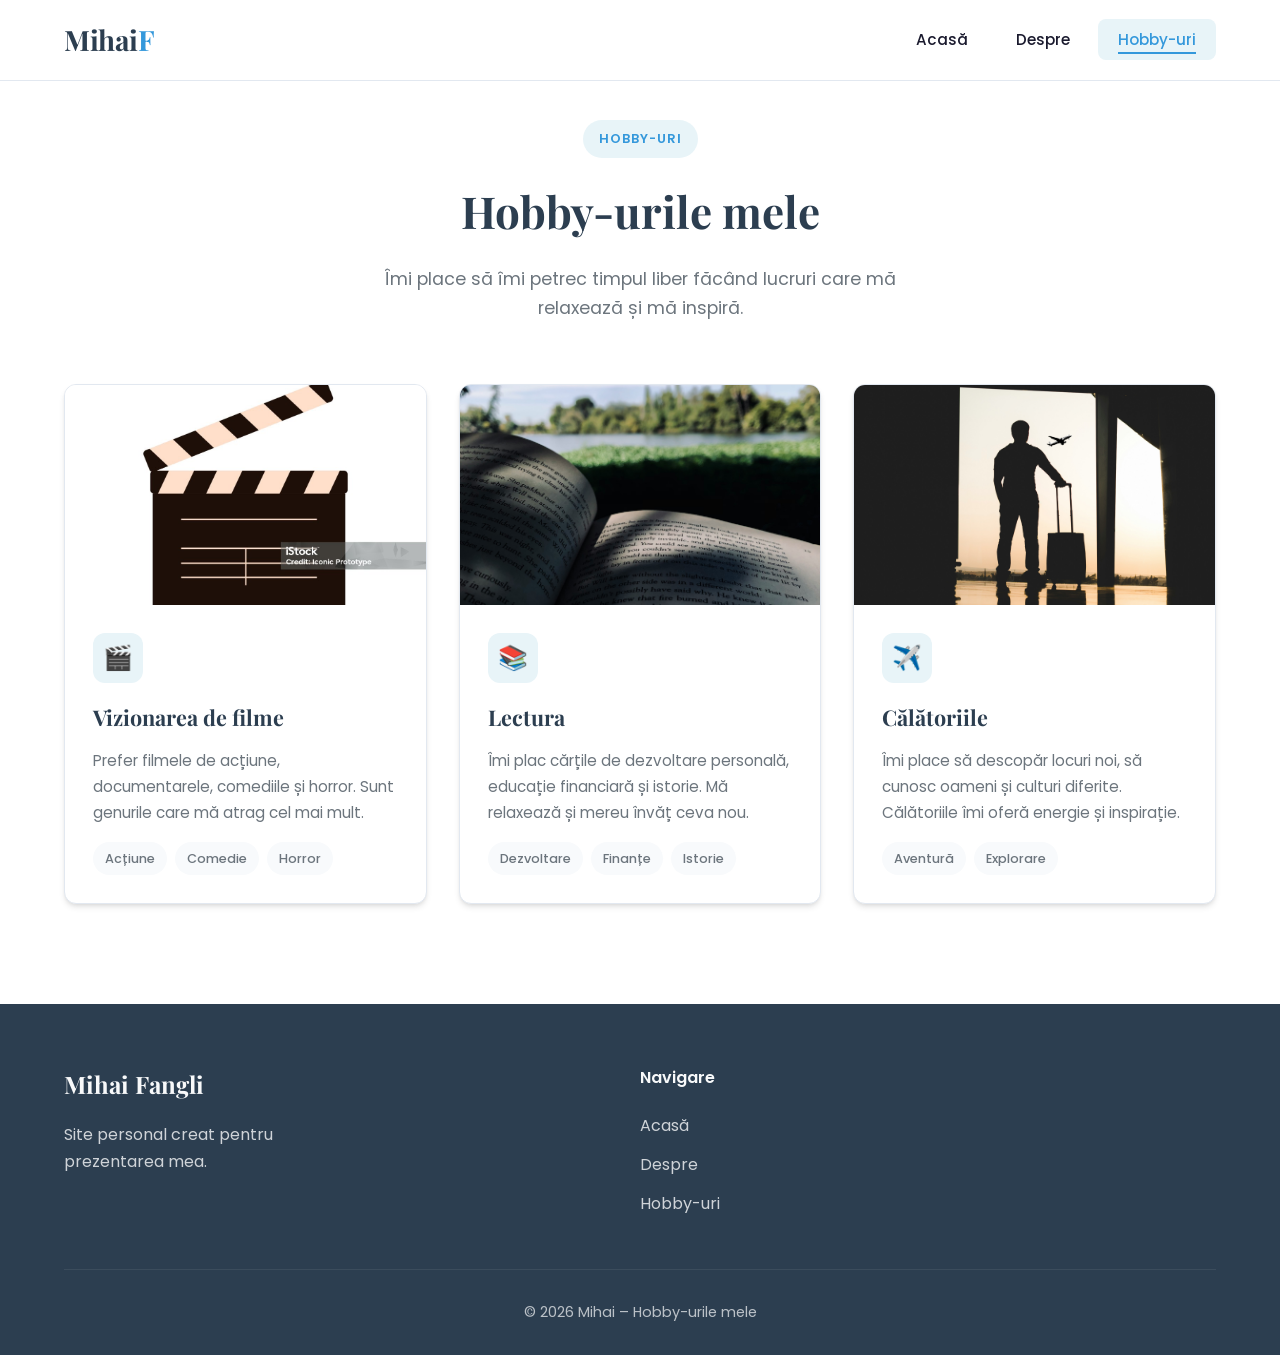
==== hobbies.html @ 62affff7 "Inițializare repository și versiune finală site" ====
<!DOCTYPE html>
<html lang="ro">
<head>
    <meta charset="UTF-8">
    <meta name="viewport" content="width=device-width, initial-scale=1.0">
    <title>Site Personal | Hobby-uri</title>

    <!-- Fonturi Bolt -->
    <link rel="preconnect" href="https://fonts.googleapis.com">
    <link rel="preconnect" href="https://fonts.gstatic.com" crossorigin>
    <link href="https://fonts.googleapis.com/css2?family=Playfair+Display:wght@400;600;700&family=Poppins:wght@300;400;500;600&display=swap" rel="stylesheet">

    <link rel="stylesheet" href="style.css">
</head>

<body>

    <!-- Navigation Bolt -->
    <nav class="navbar">
        <div class="nav-container">
            <a href="index.html" class="logo">Mihai<span>F</span></a>
            <ul class="nav-menu">
                <li><a href="index.html" class="nav-link">Acasă</a></li>
                <li><a href="about.html" class="nav-link">Despre</a></li>
                <li><a href="hobbies.html" class="nav-link active">Hobby-uri</a></li>
            </ul>
            <button class="hamburger" aria-label="Meniu">
                <span></span>
                <span></span>
                <span></span>
            </button>
        </div>
    </nav>

    <!-- Hobbies Section -->
    <section class="section" style="padding-top: 120px;">
        <div class="container">

            <div class="section-header">
                <span class="section-label">Hobby-uri</span>
                <h2 class="section-title">Hobby-urile mele</h2>
                <p class="section-description">
                    Îmi place să îmi petrec timpul liber făcând lucruri care mă relaxează și mă inspiră.
                </p>
            </div>

            <div class="hobbies-grid">

                <!-- Hobby 1: Filme -->
                <div class="hobby-card">
                    <div class="hobby-image">
                        <img src="img/hobby1.jpg" alt="Filme">
                    </div>
                    <div class="hobby-content">
                        <div class="hobby-icon">🎬</div>
                        <h3 class="hobby-title">Vizionarea de filme</h3>
                        <p class="hobby-description">
                            Prefer filmele de acțiune, documentarele, comediile și horror. Sunt genurile care mă atrag cel mai mult.
                        </p>
                        <div class="hobby-tags">
                            <span class="hobby-tag">Acțiune</span>
                            <span class="hobby-tag">Comedie</span>
                            <span class="hobby-tag">Horror</span>
                        </div>
                    </div>
                </div>

                <!-- Hobby 2: Lectură -->
                <div class="hobby-card">
                    <div class="hobby-image">
                        <img src="img/hobby2.jpg" alt="Lectură">
                    </div>
                    <div class="hobby-content">
                        <div class="hobby-icon">📚</div>
                        <h3 class="hobby-title">Lectura</h3>
                        <p class="hobby-description">
                            Îmi plac cărțile de dezvoltare personală, educație financiară și istorie. Mă relaxează și mereu învăț ceva nou.
                        </p>
                        <div class="hobby-tags">
                            <span class="hobby-tag">Dezvoltare</span>
                            <span class="hobby-tag">Finanțe</span>
                            <span class="hobby-tag">Istorie</span>
                        </div>
                    </div>
                </div>

                <!-- Hobby 3: Călătorii -->
                <div class="hobby-card">
                    <div class="hobby-image">
                        <img src="img/hobby3.jpg" alt="Călătorii">
                    </div>
                    <div class="hobby-content">
                        <div class="hobby-icon">✈️</div>
                        <h3 class="hobby-title">Călătoriile</h3>
                        <p class="hobby-description">
                            Îmi place să descopăr locuri noi, să cunosc oameni și culturi diferite. Călătoriile îmi oferă energie și inspirație.
                        </p>
                        <div class="hobby-tags">
                            <span class="hobby-tag">Aventură</span>
                            <span class="hobby-tag">Explorare</span>
                        </div>
                    </div>
                </div>

            </div>
        </div>
    </section>

    <!-- Footer Bolt -->
    <footer class="footer">
        <div class="container">
            <div class="footer-content">
                <div class="footer-brand">
                    <h3>Mihai Fangli</h3>
                    <p>Site personal creat pentru prezentarea mea.</p>
                </div>

                <div class="footer-nav">
                    <h4 class="footer-title">Navigare</h4>
                    <ul class="footer-links">
                        <li><a href="index.html">Acasă</a></li>
                        <li><a href="about.html">Despre</a></li>
                        <li><a href="hobbies.html">Hobby-uri</a></li>
                    </ul>
                </div>
            </div>

            <div class="footer-bottom">
                <p>&copy; 2026 Mihai – Hobby-urile mele</p>
            </div>
        </div>
    </footer>

    <script src="script.js"></script>
</body>
</html>
---- style.css ----
/* ===== CSS Variables & Reset ===== */
:root {
  --primary: #2c3e50;
  --primary-light: #3d5a73;
  --secondary: #e8f4f8;
  --accent: #3498db;
  --accent-hover: #2980b9;
  --text-dark: #1a1a2e;
  --text-light: #f8f9fa;
  --text-muted: #6c757d;
  --bg-light: #ffffff;
  --bg-section: #f8fafc;
  --border: #e2e8f0;
  --shadow: 0 4px 6px -1px rgba(0, 0, 0, 0.1), 0 2px 4px -2px rgba(0, 0, 0, 0.1);
  --shadow-lg: 0 10px 15px -3px rgba(0, 0, 0, 0.1), 0 4px 6px -4px rgba(0, 0, 0, 0.1);
  --radius: 12px;
  --radius-sm: 8px;
  --transition: 0.3s ease;

  --font-heading: 'Playfair Display', Georgia, serif;
  --font-body: 'Poppins', -apple-system, BlinkMacSystemFont, sans-serif;
}

*, *::before, *::after {
  box-sizing: border-box;
  margin: 0;
  padding: 0;
}

html {
  scroll-behavior: smooth;
}

body {
  font-family: var(--font-body);
  font-weight: 400;
  line-height: 1.7;
  color: var(--text-dark);
  background-color: var(--bg-light);
  min-height: 100vh;
}

img {
  max-width: 100%;
  height: auto;
  display: block;
}

a {
  text-decoration: none;
  color: inherit;
}

ul {
  list-style: none;
}

/* ===== Layout ===== */
.container {
  width: 100%;
  max-width: 1200px;
  margin: 0 auto;
  padding: 0 24px;
}

/* ===== Navigation ===== */
.navbar {
  position: fixed;
  top: 0;
  left: 0;
  right: 0;
  background: rgba(255, 255, 255, 0.95);
  backdrop-filter: blur(10px);
  border-bottom: 1px solid var(--border);
  z-index: 1000;
  transition: var(--transition);
}

.navbar.scrolled {
  box-shadow: var(--shadow);
}

.nav-container {
  display: flex;
  justify-content: space-between;
  align-items: center;
  padding: 16px 24px;
  max-width: 1200px;
  margin: 0 auto;
}

.logo {
  font-family: var(--font-heading);
  font-size: 1.75rem;
  font-weight: 700;
  color: var(--primary);
  letter-spacing: -0.5px;
}

.logo span {
  color: var(--accent);
}

.nav-menu {
  display: flex;
  gap: 8px;
}

.nav-link {
  padding: 10px 20px;
  font-weight: 500;
  font-size: 0.95rem;
  color: var(--text-dark);
  border-radius: var(--radius-sm);
  transition: var(--transition);
  position: relative;
}

.nav-link::after {
  content: '';
  position: absolute;
  bottom: 6px;
  left: 20px;
  right: 20px;
  height: 2px;
  background: var(--accent);
  transform: scaleX(0);
  transition: transform 0.3s ease;
}

.nav-link:hover {
  color: var(--accent);
}

.nav-link:hover::after,
.nav-link.active::after {
  transform: scaleX(1);
}

.nav-link.active {
  color: var(--accent);
  background: var(--secondary);
}

.hamburger {
  display: none;
  flex-direction: column;
  gap: 5px;
  padding: 8px;
  background: none;
  border: none;
  cursor: pointer;
}

.hamburger span {
  display: block;
  width: 24px;
  height: 2px;
  background: var(--primary);
  border-radius: 2px;
  transition: var(--transition);
}

/* ===== Hero Section ===== */
.hero {
  min-height: 100vh;
  display: flex;
  align-items: center;
  position: relative;
  overflow: hidden;
  padding-top: 80px;
}

.hero-bg {
  position: absolute;
  inset: 0;
  background: linear-gradient(135deg, var(--primary) 0%, var(--accent) 100%);
  z-index: -2;
}

.hero-pattern {
  position: absolute;
  inset: 0;
  background-image:
    radial-gradient(circle at 20% 50%, rgba(255,255,255,0.1) 0%, transparent 50%),
    radial-gradient(circle at 80% 20%, rgba(255,255,255,0.08) 0%, transparent 40%);
  z-index: -1;
}

.hero-content {
  display: grid;
  grid-template-columns: 1fr 1fr;
  gap: 60px;
  align-items: center;
}

.hero-text {
  color: var(--text-light);
}

.hero-subtitle {
  display: inline-block;
  padding: 8px 16px;
  background: rgba(255, 255, 255, 0.15);
  border-radius: 100px;
  font-size: 0.875rem;
  font-weight: 500;
  letter-spacing: 1px;
  text-transform: uppercase;
  margin-bottom: 24px;
}

.hero-title {
  font-family: var(--font-heading);
  font-size: 3.5rem;
  font-weight: 700;
  line-height: 1.1;
  margin-bottom: 24px;
  color: var(--text-light);
}

.hero-description {
  font-size: 1.125rem;
  line-height: 1.8;
  opacity: 0.9;
  margin-bottom: 32px;
  max-width: 500px;
}

.hero-buttons {
  display: flex;
  gap: 16px;
  flex-wrap: wrap;
}

.btn {
  display: inline-flex;
  align-items: center;
  gap: 8px;
  padding: 14px 28px;
  font-family: var(--font-body);
  font-size: 0.95rem;
  font-weight: 500;
  border-radius: var(--radius);
  cursor: pointer;
  transition: var(--transition);
  border: none;
}

.btn-primary {
  background: var(--text-light);
  color: var(--primary);
}

.btn-primary:hover {
  background: var(--secondary);
  transform: translateY(-2px);
  box-shadow: var(--shadow-lg);
}

.btn-outline {
  background: transparent;
  color: var(--text-light);
  border: 2px solid rgba(255, 255, 255, 0.4);
}

.btn-outline:hover {
  background: rgba(255, 255, 255, 0.1);
  border-color: rgba(255, 255, 255, 0.6);
}

.hero-image {
  display: flex;
  justify-content: center;
  align-items: center;
}

.hero-img-container {
  position: relative;
  width: 400px;
  height: 400px;
  border-radius: 50%;
  overflow: hidden;
  border: 6px solid rgba(255, 255, 255, 0.2);
  box-shadow: 0 20px 40px rgba(0, 0, 0, 0.3);
}

.hero-img-container img {
  width: 100%;
  height: 100%;
  object-fit: cover;
}

/* ===== Stats Section ===== */
.stats {
  background: var(--bg-section);
  padding: 80px 0;
}

.stats-grid {
  display: grid;
  grid-template-columns: repeat(4, 1fr);
  gap: 32px;
  text-align: center;
}

.stat-item {
  padding: 32px;
}

.stat-number {
  font-family: var(--font-heading);
  font-size: 3rem;
  font-weight: 700;
  color: var(--accent);
  margin-bottom: 8px;
}

.stat-label {
  font-size: 0.95rem;
  color: var(--text-muted);
  font-weight: 500;
}

/* ===== Section Styles ===== */
.section {
  padding: 100px 0;
}

.section-header {
  text-align: center;
  margin-bottom: 60px;
}

.section-label {
  display: inline-block;
  padding: 8px 16px;
  background: var(--secondary);
  color: var(--accent);
  border-radius: 100px;
  font-size: 0.8rem;
  font-weight: 600;
  letter-spacing: 1px;
  text-transform: uppercase;
  margin-bottom: 16px;
}

.section-title {
  font-family: var(--font-heading);
  font-size: 2.75rem;
  font-weight: 700;
  color: var(--primary);
  margin-bottom: 16px;
}

.section-description {
  font-size: 1.1rem;
  color: var(--text-muted);
  max-width: 600px;
  margin: 0 auto;
}

/* ===== About Page ===== */
.about-content {
  display: grid;
  grid-template-columns: 1fr 1.2fr;
  gap: 60px;
  align-items: start;
}

.about-image {
  position: relative;
}

.about-img-wrapper {
  position: relative;
  border-radius: var(--radius);
  overflow: hidden;
  box-shadow: var(--shadow-lg);
}

.about-img-wrapper img {
  width: 100%;
  transition: transform 0.5s ease;
}

.about-img-wrapper:hover img {
  transform: scale(1.05);
}

.about-decoration {
  position: absolute;
  width: 200px;
  height: 200px;
  background: var(--accent);
  opacity: 0.1;
  border-radius: var(--radius);
  top: -30px;
  left: -30px;
  z-index: -1;
}

.about-text h3 {
  font-family: var(--font-heading);
  font-size: 1.75rem;
  color: var(--primary);
  margin-bottom: 20px;
}

.about-text p {
  color: var(--text-muted);
  margin-bottom: 24px;
  line-height: 1.9;
}

.skills-list {
  display: grid;
  grid-template-columns: repeat(2, 1fr);
  gap: 16px;
  margin-top: 32px;
}

.skill-item {
  display: flex;
  align-items: center;
  gap: 12px;
  padding: 16px;
  background: var(--bg-section);
  border-radius: var(--radius-sm);
  transition: var(--transition);
}

.skill-item:hover {
  background: var(--secondary);
  transform: translateX(4px);
}

.skill-icon {
  width: 40px;
  height: 40px;
  display: flex;
  align-items: center;
  justify-content: center;
  background: var(--accent);
  color: white;
  border-radius: 10px;
  font-size: 1.25rem;
}

.skill-name {
  font-weight: 500;
  color: var(--primary);
}

/* ===== Timeline ===== */
.timeline {
  position: relative;
  max-width: 800px;
  margin: 60px auto 0;
}

.timeline::before {
  content: '';
  position: absolute;
  left: 50%;
  transform: translateX(-50%);
  top: 0;
  bottom: 0;
  width: 2px;
  background: var(--border);
}

.timeline-item {
  position: relative;
  padding: 20px 0;
}

.timeline-item:nth-child(odd) {
  padding-right: calc(50% + 40px);
  text-align: right;
}

.timeline-item:nth-child(even) {
  padding-left: calc(50% + 40px);
}

.timeline-dot {
  position: absolute;
  left: 50%;
  transform: translateX(-50%);
  width: 16px;
  height: 16px;
  background: var(--accent);
  border-radius: 50%;
  border: 4px solid var(--bg-light);
  box-shadow: 0 0 0 4px var(--secondary);
}

.timeline-content {
  background: var(--bg-light);
  padding: 24px;
  border-radius: var(--radius);
  box-shadow: var(--shadow);
  border: 1px solid var(--border);
}

.timeline-date {
  font-size: 0.85rem;
  color: var(--accent);
  font-weight: 600;
  margin-bottom: 8px;
}

.timeline-title {
  font-family: var(--font-heading);
  font-size: 1.25rem;
  color: var(--primary);
  margin-bottom: 8px;
}

.timeline-text {
  font-size: 0.95rem;
  color: var(--text-muted);
}

/* ===== Hobbies Page ===== */
.hobbies-grid {
  display: grid;
  grid-template-columns: repeat(3, 1fr);
  gap: 32px;
}

.hobby-card {
  background: var(--bg-light);
  border-radius: var(--radius);
  overflow: hidden;
  box-shadow: var(--shadow);
  transition: var(--transition);
  border: 1px solid var(--border);
}

.hobby-card:hover {
  transform: translateY(-8px);
  box-shadow: var(--shadow-lg);
}

.hobby-image {
  height: 220px;
  overflow: hidden;
}

.hobby-image img {
  width: 100%;
  height: 100%;
  object-fit: cover;
  transition: transform 0.5s ease;
}

.hobby-card:hover .hobby-image img {
  transform: scale(1.1);
}

.hobby-content {
  padding: 28px;
}

.hobby-icon {
  width: 50px;
  height: 50px;
  display: flex;
  align-items: center;
  justify-content: center;
  background: var(--secondary);
  color: var(--accent);
  border-radius: 12px;
  font-size: 1.5rem;
  margin-bottom: 16px;
}

.hobby-title {
  font-family: var(--font-heading);
  font-size: 1.35rem;
  color: var(--primary);
  margin-bottom: 12px;
}

.hobby-description {
  font-size: 0.95rem;
  color: var(--text-muted);
  line-height: 1.7;
  margin-bottom: 16px;
}

.hobby-tags {
  display: flex;
  flex-wrap: wrap;
  gap: 8px;
}

.hobby-tag {
  padding: 6px 12px;
  background: var(--bg-section);
  color: var(--text-muted);
  border-radius: 100px;
  font-size: 0.8rem;
  font-weight: 500;
}

/* ===== Quote Section ===== */
.quote-section {
  background: linear-gradient(135deg, var(--primary) 0%, var(--primary-light) 100%);
  padding: 100px 0;
  text-align: center;
}

.quote-content {
  max-width: 800px;
  margin: 0 auto;
  color: var(--text-light);
}

.quote-icon {
  font-size: 4rem;
  opacity: 0.2;
  margin-bottom: 24px;
}

.quote-text {
  font-family: var(--font-heading);
  font-size: 2rem;
  font-style: italic;
  line-height: 1.5;
  margin-bottom: 24px;
}

.quote-author {
  font-size: 1rem;
  opacity: 0.8;
}

/* ===== Footer ===== */
.footer {
  background: var(--primary);
  color: var(--text-light);
  padding: 60px 0 30px;
}

.footer-content {
  display: grid;
  grid-template-columns: 2fr 1fr 1fr;
  gap: 60px;
  margin-bottom: 40px;
}

.footer-brand h3 {
  font-family: var(--font-heading);
  font-size: 1.5rem;
  margin-bottom: 16px;
}

.footer-brand p {
  opacity: 0.8;
  line-height: 1.7;
  max-width: 300px;
}

.footer-title {
  font-weight: 600;
  margin-bottom: 20px;
  font-size: 1rem;
}

.footer-links li {
  margin-bottom: 12px;
}

.footer-links a {
  opacity: 0.8;
  transition: var(--transition);
}

.footer-links a:hover {
  opacity: 1;
  color: var(--accent);
}

.social-links {
  display: flex;
  gap: 12px;
}

.social-link {
  width: 40px;
  height: 40px;
  display: flex;
  align-items: center;
  justify-content: center;
  background: rgba(255, 255, 255, 0.1);
  border-radius: 10px;
  transition: var(--transition);
  font-size: 1.1rem;
}

.social-link:hover {
  background: var(--accent);
  transform: translateY(-2px);
}

.footer-bottom {
  text-align: center;
  padding-top: 30px;
  border-top: 1px solid rgba(255, 255, 255, 0.1);
  opacity: 0.7;
  font-size: 0.9rem;
}

/* ===== Responsive Design ===== */
@media (max-width: 1024px) {
  .hero-content {
    grid-template-columns: 1fr;
    text-align: center;
    gap: 40px;
  }

  .hero-text {
    order: 2;
  }

  .hero-image {
    order: 1;
  }

  .hero-description {
    margin: 0 auto 32px;
  }

  .hero-buttons {
    justify-content: center;
  }

  .hero-img-container {
    width: 300px;
    height: 300px;
  }

  .stats-grid {
    grid-template-columns: repeat(2, 1fr);
  }

  .about-content {
    grid-template-columns: 1fr;
  }

  .about-image {
    max-width: 400px;
    margin: 0 auto;
  }

  .hobbies-grid {
    grid-template-columns: repeat(2, 1fr);
  }

  .footer-content {
    grid-template-columns: 1fr;
    gap: 40px;
    text-align: center;
  }

  .footer-brand p {
    max-width: 100%;
  }

  .social-links {
    justify-content: center;
  }
}

@media (max-width: 768px) {
  .nav-menu {
    position: fixed;
    top: 70px;
    left: 0;
    right: 0;
    background: var(--bg-light);
    flex-direction: column;
    padding: 20px;
    gap: 8px;
    border-bottom: 1px solid var(--border);
    box-shadow: var(--shadow);
    transform: translateY(-100%);
    opacity: 0;
    visibility: hidden;
    transition: var(--transition);
  }

  .nav-menu.active {
    transform: translateY(0);
    opacity: 1;
    visibility: visible;
  }

  .hamburger {
    display: flex;
  }

  .hero-title {
    font-size: 2.5rem;
  }

  .section-title {
    font-size: 2rem;
  }

  .stats-grid {
    grid-template-columns: 1fr;
    gap: 24px;
  }

  .skills-list {
    grid-template-columns: 1fr;
  }

  .hobbies-grid {
    grid-template-columns: 1fr;
  }

  .timeline::before {
    left: 20px;
  }

  .timeline-item:nth-child(odd),
  .timeline-item:nth-child(even) {
    padding-left: 60px;
    padding-right: 0;
    text-align: left;
  }

  .timeline-dot {
    left: 20px;
  }

  .quote-text {
    font-size: 1.5rem;
  }
}

@media (max-width: 480px) {
  .hero-title {
    font-size: 2rem;
  }

  .hero-img-container {
    width: 250px;
    height: 250px;
  }

  .section {
    padding: 60px 0;
  }

  .stat-number {
    font-size: 2.5rem;
  }
}
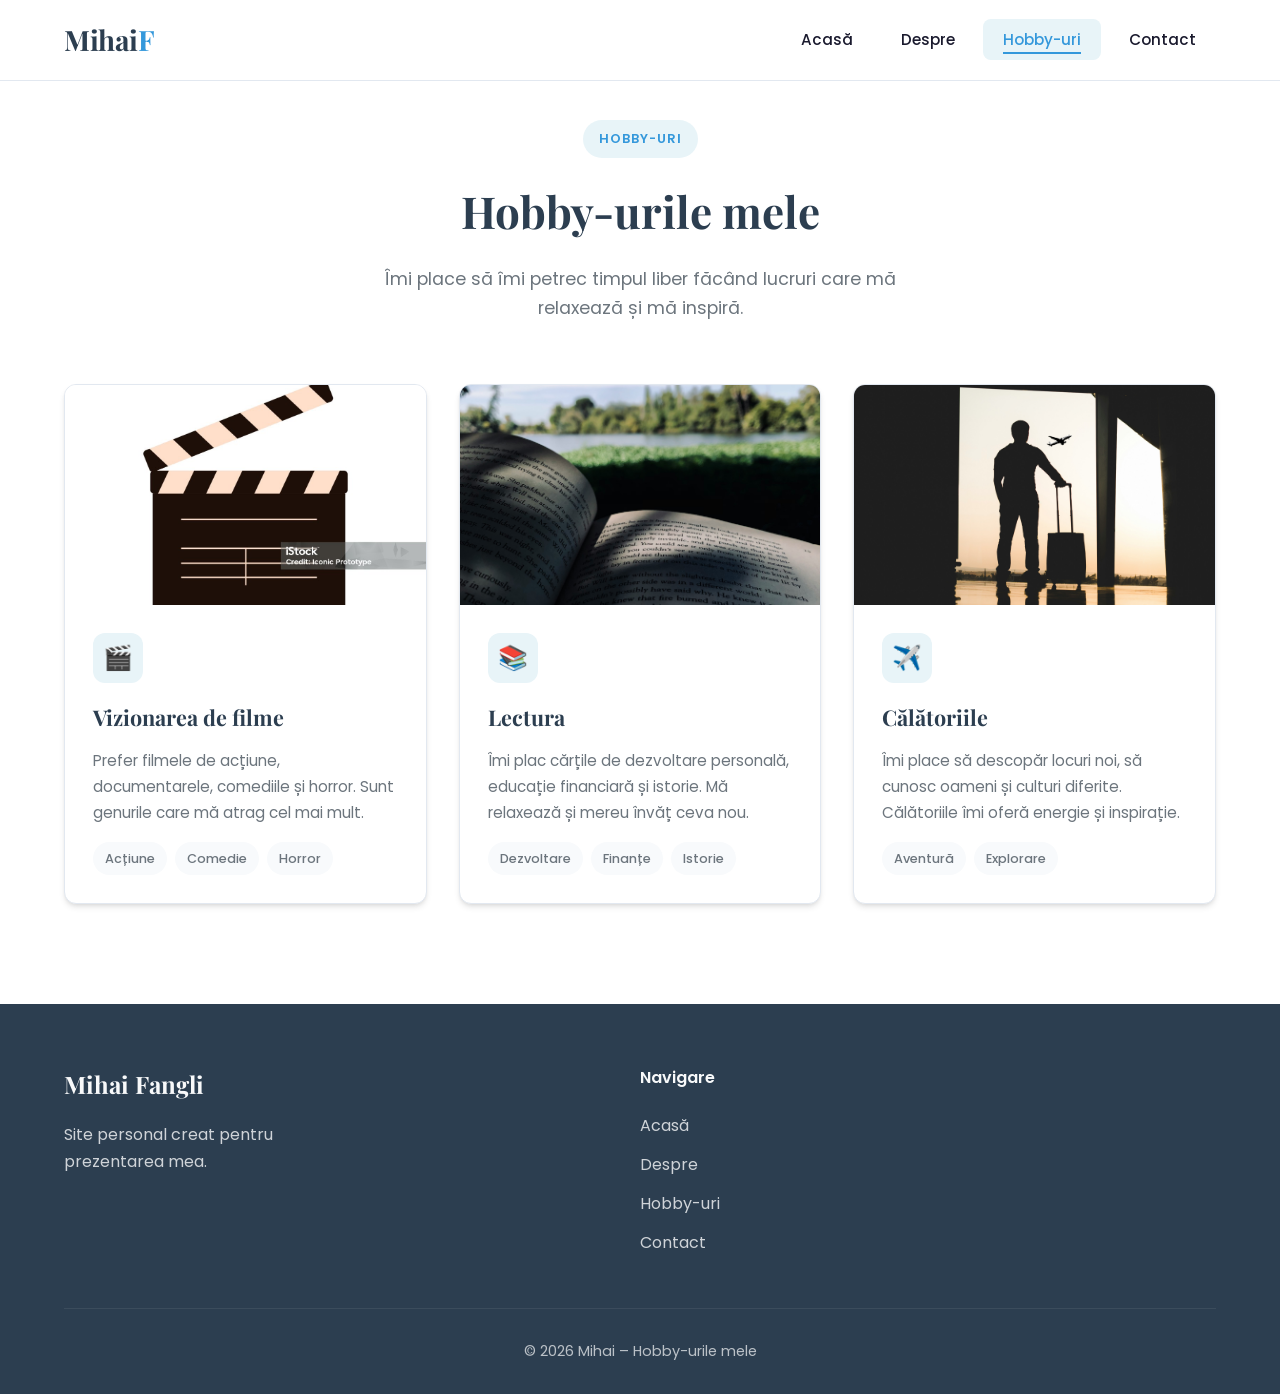
==== commit e8af322d: "a" ====
--- a/hobbies.html
+++ b/hobbies.html
@@ -10,7 +10,7 @@
     <link rel="preconnect" href="https://fonts.gstatic.com" crossorigin>
     <link href="https://fonts.googleapis.com/css2?family=Playfair+Display:wght@400;600;700&family=Poppins:wght@300;400;500;600&display=swap" rel="stylesheet">
 
-    <link rel="stylesheet" href="style.css">
+      <link rel="stylesheet" href="css/style.css">
 </head>
 
 <body>
@@ -23,6 +23,9 @@
                 <li><a href="index.html" class="nav-link">Acasă</a></li>
                 <li><a href="about.html" class="nav-link">Despre</a></li>
                 <li><a href="hobbies.html" class="nav-link active">Hobby-uri</a></li>
+                <li><a href="contact.html" class="nav-link">Contact</a></li>
+                
+                
             </ul>
             <button class="hamburger" aria-label="Meniu">
                 <span></span>
@@ -121,6 +124,7 @@
                         <li><a href="index.html">Acasă</a></li>
                         <li><a href="about.html">Despre</a></li>
                         <li><a href="hobbies.html">Hobby-uri</a></li>
+                        <li><a href="contact.html">Contact</a></li>
                     </ul>
                 </div>
             </div>
@@ -131,6 +135,6 @@
         </div>
     </footer>
 
-    <script src="script.js"></script>
+    <script src="js/script.js"></script> 
 </body>
 </html>
--- a/css/style.css
+++ b/css/style.css
@@ -0,0 +1,926 @@
+/* ===== CSS Variables & Reset ===== */
+:root {
+  --primary: #2c3e50;
+  --primary-light: #3d5a73;
+  --secondary: #e8f4f8;
+  --accent: #3498db;
+  --accent-hover: #2980b9;
+  --text-dark: #1a1a2e;
+  --text-light: #f8f9fa;
+  --text-muted: #6c757d;
+  --bg-light: #ffffff;
+  --bg-section: #f8fafc;
+  --border: #e2e8f0;
+  --shadow: 0 4px 6px -1px rgba(0, 0, 0, 0.1), 0 2px 4px -2px rgba(0, 0, 0, 0.1);
+  --shadow-lg: 0 10px 15px -3px rgba(0, 0, 0, 0.1), 0 4px 6px -4px rgba(0, 0, 0, 0.1);
+  --radius: 12px;
+  --radius-sm: 8px;
+  --transition: 0.3s ease;
+
+  --font-heading: 'Playfair Display', Georgia, serif;
+  --font-body: 'Poppins', -apple-system, BlinkMacSystemFont, sans-serif;
+}
+
+*, *::before, *::after {
+  box-sizing: border-box;
+  margin: 0;
+  padding: 0;
+}
+
+html {
+  scroll-behavior: smooth;
+}
+
+body {
+  font-family: var(--font-body);
+  font-weight: 400;
+  line-height: 1.7;
+  color: var(--text-dark);
+  background-color: var(--bg-light);
+  min-height: 100vh;
+}
+
+img {
+  max-width: 100%;
+  height: auto;
+  display: block;
+}
+
+a {
+  text-decoration: none;
+  color: inherit;
+}
+
+ul {
+  list-style: none;
+}
+
+/* ===== Layout ===== */
+.container {
+  width: 100%;
+  max-width: 1200px;
+  margin: 0 auto;
+  padding: 0 24px;
+}
+
+/* ===== Navigation ===== */
+.navbar {
+  position: fixed;
+  top: 0;
+  left: 0;
+  right: 0;
+  background: rgba(255, 255, 255, 0.95);
+  backdrop-filter: blur(10px);
+  border-bottom: 1px solid var(--border);
+  z-index: 1000;
+  transition: var(--transition);
+}
+
+.navbar.scrolled {
+  box-shadow: var(--shadow);
+}
+
+.nav-container {
+  display: flex;
+  justify-content: space-between;
+  align-items: center;
+  padding: 16px 24px;
+  max-width: 1200px;
+  margin: 0 auto;
+}
+
+.logo {
+  font-family: var(--font-heading);
+  font-size: 1.75rem;
+  font-weight: 700;
+  color: var(--primary);
+  letter-spacing: -0.5px;
+}
+
+.logo span {
+  color: var(--accent);
+}
+
+.nav-menu {
+  display: flex;
+  gap: 8px;
+}
+
+.nav-link {
+  padding: 10px 20px;
+  font-weight: 500;
+  font-size: 0.95rem;
+  color: var(--text-dark);
+  border-radius: var(--radius-sm);
+  transition: var(--transition);
+  position: relative;
+}
+
+.nav-link::after {
+  content: '';
+  position: absolute;
+  bottom: 6px;
+  left: 20px;
+  right: 20px;
+  height: 2px;
+  background: var(--accent);
+  transform: scaleX(0);
+  transition: transform 0.3s ease;
+}
+
+.nav-link:hover {
+  color: var(--accent);
+}
+
+.nav-link:hover::after,
+.nav-link.active::after {
+  transform: scaleX(1);
+}
+
+.nav-link.active {
+  color: var(--accent);
+  background: var(--secondary);
+}
+
+.hamburger {
+  display: none;
+  flex-direction: column;
+  gap: 5px;
+  padding: 8px;
+  background: none;
+  border: none;
+  cursor: pointer;
+}
+
+.hamburger span {
+  display: block;
+  width: 24px;
+  height: 2px;
+  background: var(--primary);
+  border-radius: 2px;
+  transition: var(--transition);
+}
+
+/* ===== Hero Section ===== */
+.hero {
+  min-height: 100vh;
+  display: flex;
+  align-items: center;
+  position: relative;
+  overflow: hidden;
+  padding-top: 80px;
+}
+
+.hero-bg {
+  position: absolute;
+  inset: 0;
+  background: linear-gradient(135deg, var(--primary) 0%, var(--accent) 100%);
+  z-index: -2;
+}
+
+.hero-pattern {
+  position: absolute;
+  inset: 0;
+  background-image:
+    radial-gradient(circle at 20% 50%, rgba(255,255,255,0.1) 0%, transparent 50%),
+    radial-gradient(circle at 80% 20%, rgba(255,255,255,0.08) 0%, transparent 40%);
+  z-index: -1;
+}
+
+.hero-content {
+  display: grid;
+  grid-template-columns: 1fr 1fr;
+  gap: 60px;
+  align-items: center;
+}
+
+.hero-text {
+  color: var(--text-light);
+}
+
+.hero-subtitle {
+  display: inline-block;
+  padding: 8px 16px;
+  background: rgba(255, 255, 255, 0.15);
+  border-radius: 100px;
+  font-size: 0.875rem;
+  font-weight: 500;
+  letter-spacing: 1px;
+  text-transform: uppercase;
+  margin-bottom: 24px;
+}
+
+.hero-title {
+  font-family: var(--font-heading);
+  font-size: 3.5rem;
+  font-weight: 700;
+  line-height: 1.1;
+  margin-bottom: 24px;
+  color: var(--text-light);
+}
+
+.hero-description {
+  font-size: 1.125rem;
+  line-height: 1.8;
+  opacity: 0.9;
+  margin-bottom: 32px;
+  max-width: 500px;
+}
+
+.hero-buttons {
+  display: flex;
+  gap: 16px;
+  flex-wrap: wrap;
+}
+
+.btn {
+  display: inline-flex;
+  align-items: center;
+  gap: 8px;
+  padding: 14px 28px;
+  font-family: var(--font-body);
+  font-size: 0.95rem;
+  font-weight: 500;
+  border-radius: var(--radius);
+  cursor: pointer;
+  transition: var(--transition);
+  border: none;
+}
+
+.btn-primary {
+  background: var(--text-light);
+  color: var(--primary);
+}
+
+.btn-primary:hover {
+  background: var(--secondary);
+  transform: translateY(-2px);
+  box-shadow: var(--shadow-lg);
+}
+
+.btn-outline {
+  background: transparent;
+  color: var(--text-light);
+  border: 2px solid rgba(255, 255, 255, 0.4);
+}
+
+.btn-outline:hover {
+  background: rgba(255, 255, 255, 0.1);
+  border-color: rgba(255, 255, 255, 0.6);
+}
+
+.hero-image {
+  display: flex;
+  justify-content: center;
+  align-items: center;
+}
+
+.hero-img-container {
+  position: relative;
+  width: 400px;
+  height: 400px;
+  border-radius: 50%;
+  overflow: hidden;
+  border: 6px solid rgba(255, 255, 255, 0.2);
+  box-shadow: 0 20px 40px rgba(0, 0, 0, 0.3);
+}
+
+.hero-img-container img {
+  width: 100%;
+  height: 100%;
+  object-fit: cover;
+}
+
+/* ===== Stats Section ===== */
+.stats {
+  background: var(--bg-section);
+  padding: 80px 0;
+}
+
+.stats-grid {
+  display: grid;
+  grid-template-columns: repeat(4, 1fr);
+  gap: 32px;
+  text-align: center;
+}
+
+.stat-item {
+  padding: 32px;
+}
+
+.stat-number {
+  font-family: var(--font-heading);
+  font-size: 3rem;
+  font-weight: 700;
+  color: var(--accent);
+  margin-bottom: 8px;
+}
+
+.stat-label {
+  font-size: 0.95rem;
+  color: var(--text-muted);
+  font-weight: 500;
+}
+
+/* ===== Section Styles ===== */
+.section {
+  padding: 100px 0;
+}
+
+.section-header {
+  text-align: center;
+  margin-bottom: 60px;
+}
+
+.section-label {
+  display: inline-block;
+  padding: 8px 16px;
+  background: var(--secondary);
+  color: var(--accent);
+  border-radius: 100px;
+  font-size: 0.8rem;
+  font-weight: 600;
+  letter-spacing: 1px;
+  text-transform: uppercase;
+  margin-bottom: 16px;
+}
+
+.section-title {
+  font-family: var(--font-heading);
+  font-size: 2.75rem;
+  font-weight: 700;
+  color: var(--primary);
+  margin-bottom: 16px;
+}
+
+.section-description {
+  font-size: 1.1rem;
+  color: var(--text-muted);
+  max-width: 600px;
+  margin: 0 auto;
+}
+
+/* ===== About Page ===== */
+.about-content {
+  display: grid;
+  grid-template-columns: 1fr 1.2fr;
+  gap: 60px;
+  align-items: start;
+}
+
+.about-image {
+  position: relative;
+}
+
+.about-img-wrapper {
+  position: relative;
+  border-radius: var(--radius);
+  overflow: hidden;
+  box-shadow: var(--shadow-lg);
+}
+
+.about-img-wrapper img {
+  width: 100%;
+  transition: transform 0.5s ease;
+}
+
+.about-img-wrapper:hover img {
+  transform: scale(1.05);
+}
+
+.about-decoration {
+  position: absolute;
+  width: 200px;
+  height: 200px;
+  background: var(--accent);
+  opacity: 0.1;
+  border-radius: var(--radius);
+  top: -30px;
+  left: -30px;
+  z-index: -1;
+}
+
+.about-text h3 {
+  font-family: var(--font-heading);
+  font-size: 1.75rem;
+  color: var(--primary);
+  margin-bottom: 20px;
+}
+
+.about-text p {
+  color: var(--text-muted);
+  margin-bottom: 24px;
+  line-height: 1.9;
+}
+
+.skills-list {
+  display: grid;
+  grid-template-columns: repeat(2, 1fr);
+  gap: 16px;
+  margin-top: 32px;
+}
+
+.skill-item {
+  display: flex;
+  align-items: center;
+  gap: 12px;
+  padding: 16px;
+  background: var(--bg-section);
+  border-radius: var(--radius-sm);
+  transition: var(--transition);
+}
+
+.skill-item:hover {
+  background: var(--secondary);
+  transform: translateX(4px);
+}
+
+.skill-icon {
+  width: 40px;
+  height: 40px;
+  display: flex;
+  align-items: center;
+  justify-content: center;
+  background: var(--accent);
+  color: white;
+  border-radius: 10px;
+  font-size: 1.25rem;
+}
+
+.skill-name {
+  font-weight: 500;
+  color: var(--primary);
+}
+
+/* ===== Timeline ===== */
+.timeline {
+  position: relative;
+  max-width: 800px;
+  margin: 60px auto 0;
+}
+
+.timeline::before {
+  content: '';
+  position: absolute;
+  left: 50%;
+  transform: translateX(-50%);
+  top: 0;
+  bottom: 0;
+  width: 2px;
+  background: var(--border);
+}
+
+.timeline-item {
+  position: relative;
+  padding: 20px 0;
+}
+
+.timeline-item:nth-child(odd) {
+  padding-right: calc(50% + 40px);
+  text-align: right;
+}
+
+.timeline-item:nth-child(even) {
+  padding-left: calc(50% + 40px);
+}
+
+.timeline-dot {
+  position: absolute;
+  left: 50%;
+  transform: translateX(-50%);
+  width: 16px;
+  height: 16px;
+  background: var(--accent);
+  border-radius: 50%;
+  border: 4px solid var(--bg-light);
+  box-shadow: 0 0 0 4px var(--secondary);
+}
+
+.timeline-content {
+  background: var(--bg-light);
+  padding: 24px;
+  border-radius: var(--radius);
+  box-shadow: var(--shadow);
+  border: 1px solid var(--border);
+}
+
+.timeline-date {
+  font-size: 0.85rem;
+  color: var(--accent);
+  font-weight: 600;
+  margin-bottom: 8px;
+}
+
+.timeline-title {
+  font-family: var(--font-heading);
+  font-size: 1.25rem;
+  color: var(--primary);
+  margin-bottom: 8px;
+}
+
+.timeline-text {
+  font-size: 0.95rem;
+  color: var(--text-muted);
+}
+
+/* ===== Hobbies Page ===== */
+.hobbies-grid {
+  display: grid;
+  grid-template-columns: repeat(3, 1fr);
+  gap: 32px;
+}
+
+.hobby-card {
+  background: var(--bg-light);
+  border-radius: var(--radius);
+  overflow: hidden;
+  box-shadow: var(--shadow);
+  transition: var(--transition);
+  border: 1px solid var(--border);
+}
+
+.hobby-card:hover {
+  transform: translateY(-8px);
+  box-shadow: var(--shadow-lg);
+}
+
+.hobby-image {
+  height: 220px;
+  overflow: hidden;
+}
+
+.hobby-image img {
+  width: 100%;
+  height: 100%;
+  object-fit: cover;
+  transition: transform 0.5s ease;
+}
+
+.hobby-card:hover .hobby-image img {
+  transform: scale(1.1);
+}
+
+.hobby-content {
+  padding: 28px;
+}
+
+.hobby-icon {
+  width: 50px;
+  height: 50px;
+  display: flex;
+  align-items: center;
+  justify-content: center;
+  background: var(--secondary);
+  color: var(--accent);
+  border-radius: 12px;
+  font-size: 1.5rem;
+  margin-bottom: 16px;
+}
+
+.hobby-title {
+  font-family: var(--font-heading);
+  font-size: 1.35rem;
+  color: var(--primary);
+  margin-bottom: 12px;
+}
+
+.hobby-description {
+  font-size: 0.95rem;
+  color: var(--text-muted);
+  line-height: 1.7;
+  margin-bottom: 16px;
+}
+
+.hobby-tags {
+  display: flex;
+  flex-wrap: wrap;
+  gap: 8px;
+}
+
+.hobby-tag {
+  padding: 6px 12px;
+  background: var(--bg-section);
+  color: var(--text-muted);
+  border-radius: 100px;
+  font-size: 0.8rem;
+  font-weight: 500;
+}
+
+/* ===== Quote Section ===== */
+.quote-section {
+  background: linear-gradient(135deg, var(--primary) 0%, var(--primary-light) 100%);
+  padding: 100px 0;
+  text-align: center;
+}
+
+.quote-content {
+  max-width: 800px;
+  margin: 0 auto;
+  color: var(--text-light);
+}
+
+.quote-icon {
+  font-size: 4rem;
+  opacity: 0.2;
+  margin-bottom: 24px;
+}
+
+.quote-text {
+  font-family: var(--font-heading);
+  font-size: 2rem;
+  font-style: italic;
+  line-height: 1.5;
+  margin-bottom: 24px;
+}
+
+.quote-author {
+  font-size: 1rem;
+  opacity: 0.8;
+}
+
+/* ===== Footer ===== */
+.footer {
+  background: var(--primary);
+  color: var(--text-light);
+  padding: 60px 0 30px;
+}
+
+.footer-content {
+  display: grid;
+  grid-template-columns: 2fr 1fr 1fr;
+  gap: 60px;
+  margin-bottom: 40px;
+}
+
+.footer-brand h3 {
+  font-family: var(--font-heading);
+  font-size: 1.5rem;
+  margin-bottom: 16px;
+}
+
+.footer-brand p {
+  opacity: 0.8;
+  line-height: 1.7;
+  max-width: 300px;
+}
+
+.footer-title {
+  font-weight: 600;
+  margin-bottom: 20px;
+  font-size: 1rem;
+}
+
+.footer-links li {
+  margin-bottom: 12px;
+}
+
+.footer-links a {
+  opacity: 0.8;
+  transition: var(--transition);
+}
+
+.footer-links a:hover {
+  opacity: 1;
+  color: var(--accent);
+}
+
+.social-links {
+  display: flex;
+  gap: 12px;
+}
+
+.social-link {
+  width: 40px;
+  height: 40px;
+  display: flex;
+  align-items: center;
+  justify-content: center;
+  background: rgba(255, 255, 255, 0.1);
+  border-radius: 10px;
+  transition: var(--transition);
+  font-size: 1.1rem;
+}
+
+.social-link:hover {
+  background: var(--accent);
+  transform: translateY(-2px);
+}
+
+.footer-bottom {
+  text-align: center;
+  padding-top: 30px;
+  border-top: 1px solid rgba(255, 255, 255, 0.1);
+  opacity: 0.7;
+  font-size: 0.9rem;
+}
+
+/* ===== Responsive Design ===== */
+@media (max-width: 1024px) {
+  .hero-content {
+    grid-template-columns: 1fr;
+    text-align: center;
+    gap: 40px;
+  }
+
+  .hero-text {
+    order: 2;
+  }
+
+  .hero-image {
+    order: 1;
+  }
+
+  .hero-description {
+    margin: 0 auto 32px;
+  }
+
+  .hero-buttons {
+    justify-content: center;
+  }
+
+  .hero-img-container {
+    width: 300px;
+    height: 300px;
+  }
+
+  .stats-grid {
+    grid-template-columns: repeat(2, 1fr);
+  }
+
+  .about-content {
+    grid-template-columns: 1fr;
+  }
+
+  .about-image {
+    max-width: 400px;
+    margin: 0 auto;
+  }
+
+  .hobbies-grid {
+    grid-template-columns: repeat(2, 1fr);
+  }
+
+  .footer-content {
+    grid-template-columns: 1fr;
+    gap: 40px;
+    text-align: center;
+  }
+
+  .footer-brand p {
+    max-width: 100%;
+  }
+
+  .social-links {
+    justify-content: center;
+  }
+}
+
+@media (max-width: 768px) {
+  .nav-menu {
+    position: fixed;
+    top: 70px;
+    left: 0;
+    right: 0;
+    background: var(--bg-light);
+    flex-direction: column;
+    padding: 20px;
+    gap: 8px;
+    border-bottom: 1px solid var(--border);
+    box-shadow: var(--shadow);
+    transform: translateY(-100%);
+    opacity: 0;
+    visibility: hidden;
+    transition: var(--transition);
+  }
+
+  .nav-menu.active {
+    transform: translateY(0);
+    opacity: 1;
+    visibility: visible;
+  }
+
+  .hamburger {
+    display: flex;
+  }
+
+  .hero-title {
+    font-size: 2.5rem;
+  }
+
+  .section-title {
+    font-size: 2rem;
+  }
+
+  .stats-grid {
+    grid-template-columns: 1fr;
+    gap: 24px;
+  }
+
+  .skills-list {
+    grid-template-columns: 1fr;
+  }
+
+  .hobbies-grid {
+    grid-template-columns: 1fr;
+  }
+
+  .timeline::before {
+    left: 20px;
+  }
+
+  .timeline-item:nth-child(odd),
+  .timeline-item:nth-child(even) {
+    padding-left: 60px;
+    padding-right: 0;
+    text-align: left;
+  }
+
+  .timeline-dot {
+    left: 20px;
+  }
+
+  .quote-text {
+    font-size: 1.5rem;
+  }
+}
+
+@media (max-width: 480px) {
+  .hero-title {
+    font-size: 2rem;
+  }
+
+  .hero-img-container {
+    width: 250px;
+    height: 250px;
+  }
+
+  .section {
+    padding: 60px 0;
+  }
+
+  .stat-number {
+    font-size: 2.5rem;
+  }
+}
+
+/* ===== Contact Page ===== */
+.contact-section {
+  padding: 100px 0;
+  background: var(--bg-section);
+}
+
+.contact-header {
+  text-align: center;
+  margin-bottom: 40px;
+}
+
+.contact-form {
+  max-width: 600px;
+  margin: 0 auto;
+  background: var(--bg-light);
+  padding: 40px;
+  border-radius: var(--radius);
+  box-shadow: var(--shadow);
+  border: 1px solid var(--border);
+}
+
+.contact-form label {
+  font-weight: 600;
+  margin-bottom: 8px;
+  display: block;
+  color: var(--primary);
+}
+
+.contact-form input,
+.contact-form textarea {
+  width: 100%;
+  padding: 14px;
+  border: 1px solid var(--border);
+  border-radius: var(--radius-sm);
+  margin-bottom: 20px;
+  font-size: 1rem;
+  font-family: var(--font-body);
+  transition: var(--transition);
+}
+
+.contact-form input:focus,
+.contact-form textarea:focus {
+  border-color: var(--accent);
+  outline: none;
+}
+
+.contact-form button {
+  width: 100%;
+  padding: 14px;
+  background: var(--accent);
+  color: #fff;
+  border: none;
+  border-radius: var(--radius);
+  font-size: 1rem;
+  cursor: pointer;
+  transition: var(--transition);
+}
+
+.contact-form button:hover {
+  background: var(--accent-hover);
+}
